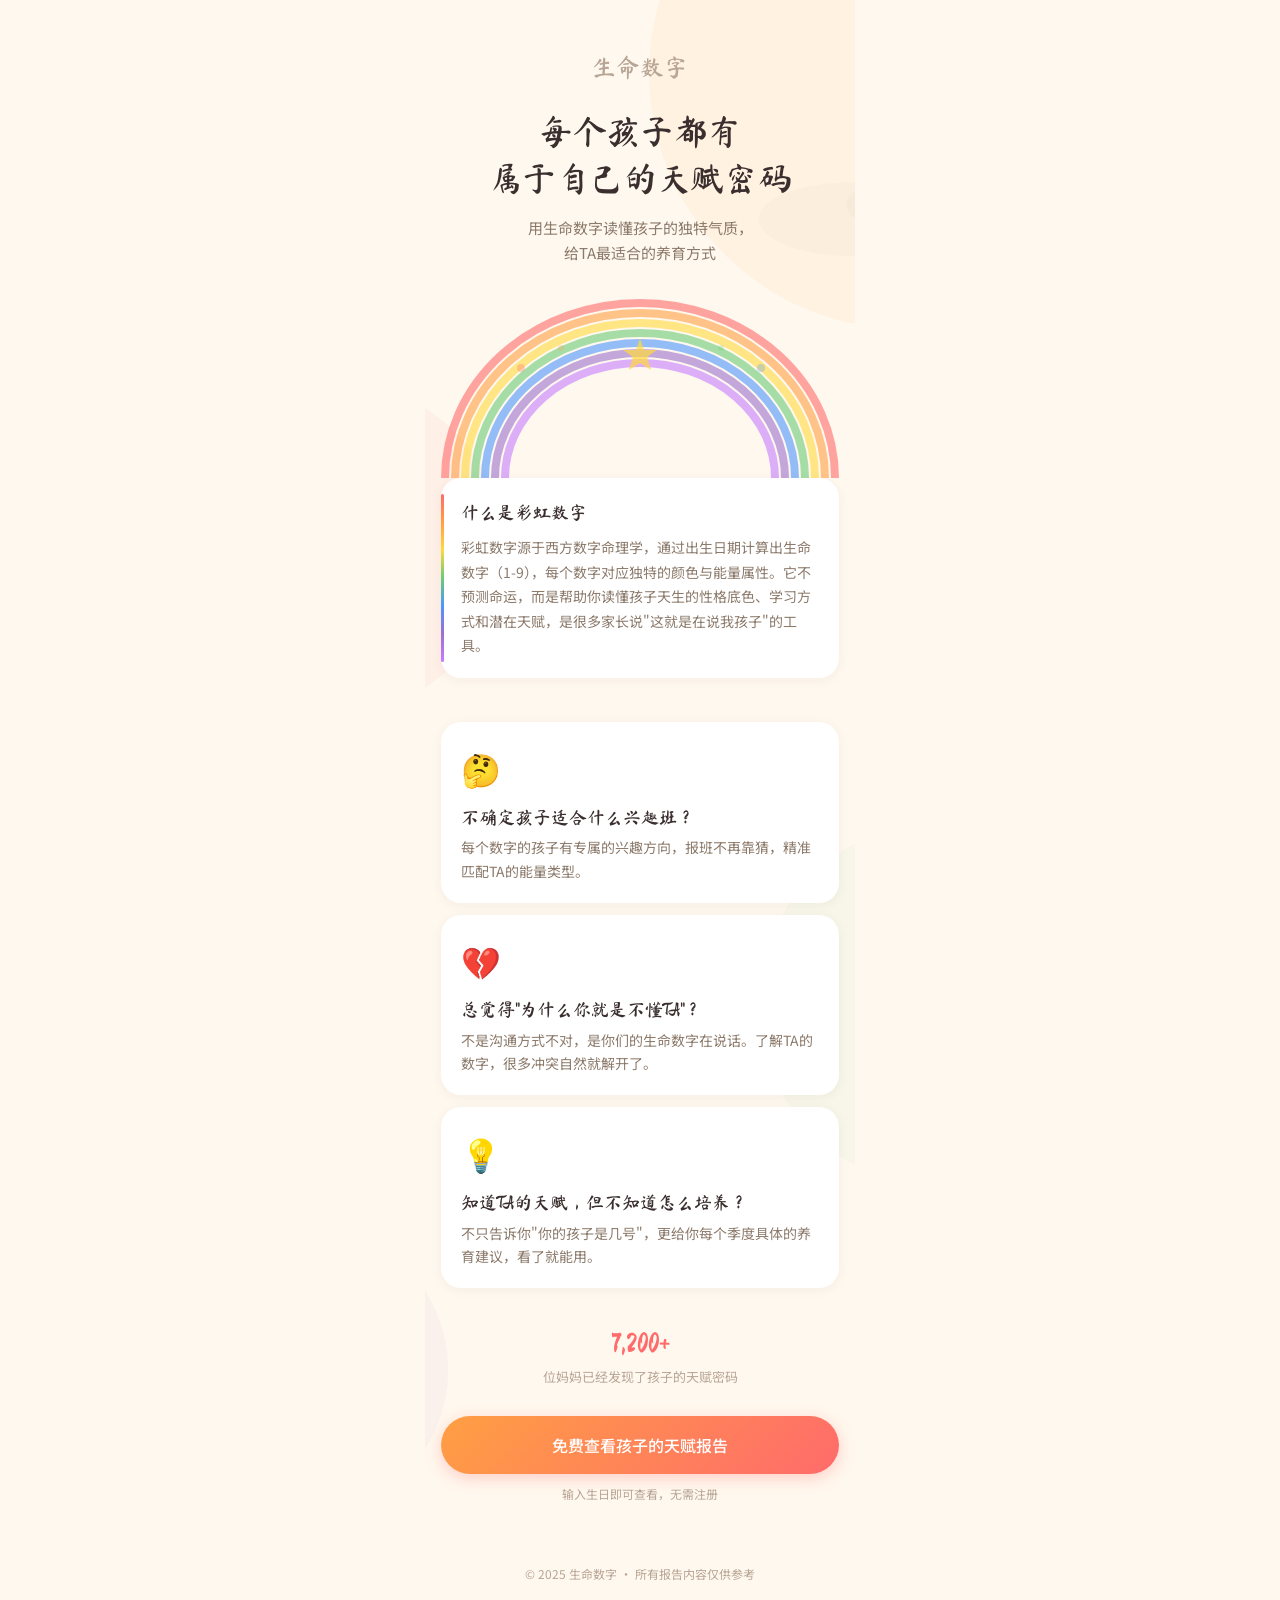
==== index.html @ 56b2bda5 "chore: save progress before switching projects [savepoint] - BaZi module: calcBazi/calcWuXing/calcGe" ====
<!DOCTYPE html>
<html lang="zh-CN">
<head>
<meta charset="UTF-8">
<meta name="viewport" content="width=device-width, initial-scale=1.0, maximum-scale=1.0, user-scalable=no">
<title>生命数字 · 发现孩子的天赋密码</title>
<meta name="description" content="输入孩子的生日，通过生命数字了解TA的独特天赋、学习风格和养育方向">
<link rel="stylesheet" href="src/css/common.css">
<style>
  .hero {
    text-align: center;
    padding: 48px 20px 32px;
    position: relative;
    z-index: var(--z-content);
  }
  .hero .brand-name {
    font-family: var(--font-display);
    font-size: 24px;
    color: var(--text-muted);
    margin-bottom: 20px;
  }
  .hero h1 {
    font-family: var(--font-display);
    font-size: 34px;
    font-weight: 400;
    color: var(--text-primary);
    line-height: 1.4;
    letter-spacing: -0.01em;
    text-wrap: balance;
    margin-bottom: 12px;
  }
  .hero .sub {
    font-size: 15px;
    color: var(--text-secondary);
    line-height: 1.7;
    max-width: 300px;
    margin: 0 auto;
  }

  /* Rainbow arch */
  .rainbow-arch {
    position: relative;
    height: 180px;
    margin: 0 16px;
    overflow: hidden;
    z-index: var(--z-content);
  }
  .rainbow-arch svg {
    width: 100%; height: 100%;
  }

  /* Paint point cards */
  .paint-cards {
    padding: 32px 0 8px;
    position: relative;
    z-index: var(--z-content);
  }
  .paint-card {
    background: var(--bg-card);
    border-radius: var(--radius-card);
    padding: 20px;
    margin: 0 16px 12px;
    box-shadow: 0 2px 12px rgba(58,46,46,0.05);
  }
  .paint-card .emoji { font-size: 32px; margin-bottom: 8px; }
  .paint-card h3 {
    font-family: var(--font-display);
    font-size: 18px;
    font-weight: 400;
    color: var(--text-primary);
    margin-bottom: 4px;
  }
  .paint-card p {
    font-size: 14px;
    color: var(--text-secondary);
    line-height: 1.65;
  }

  /* Social proof */
  .social-proof {
    text-align: center;
    padding: 12px 16px;
    position: relative;
    z-index: var(--z-content);
  }
  .social-proof .count {
    font-family: var(--font-display);
    font-size: 28px;
    color: var(--c1);
  }
  .social-proof .label {
    font-size: 13px;
    color: var(--text-muted);
  }

  /* CTA */
  .cta-section {
    padding: 16px 0 40px;
    position: relative;
    z-index: var(--z-content);
    text-align: center;
  }
  .cta-section .btn-primary {
    width: calc(100% - 32px);
    margin: 0 16px;
  }
  .cta-note {
    font-size: 12px;
    color: var(--text-muted);
    margin-top: 10px;
  }

  .decor-svg {
    position: absolute; top: 0; left: 0; width: 100%; height: 100%;
    pointer-events: none; z-index: var(--z-decor);
  }

  /* Footer */
  .footer {
    text-align: center;
    padding: 20px;
    font-size: 12px;
    color: var(--text-muted);
    position: relative;
    z-index: var(--z-content);
  }
</style>
</head>
<body>
<div class="page" id="pageRoot">

  <svg class="decor-svg" viewBox="0 0 430 900" preserveAspectRatio="xMidYMin slice" xmlns="http://www.w3.org/2000/svg">
    <circle cx="360" cy="40" r="140" fill="#FF9F43" opacity="0.07"/>
    <circle cx="50" cy="300" r="90" fill="#FF6B6B" opacity="0.05"/>
    <circle cx="380" cy="550" r="100" fill="#6BCB77" opacity="0.05"/>
    <circle cx="30" cy="750" r="80" fill="#9B72CF" opacity="0.05"/>
    <!-- Floating elements -->
    <circle cx="50" cy="50" r="8" fill="#FFD93D" opacity="0.09">
      <animate attributeName="cy" values="50;38;50" dur="3s" repeatCount="indefinite"/>
    </circle>
    <circle cx="370" cy="200" r="6" fill="#FF9F43" opacity="0.08">
      <animate attributeName="cy" values="200;188;200" dur="2.8s" repeatCount="indefinite"/>
    </circle>
    <polygon points="80,150 82,156 88,156 83,160 85,166 80,162 75,166 77,160 72,156 78,156" fill="#FFD93D" opacity="0.08"/>
    <polygon points="360,450 362,456 368,456 363,460 365,466 360,462 355,466 357,460 352,456 358,456" fill="#C77DFF" opacity="0.08"/>
    <ellipse cx="330" cy="120" rx="50" ry="20" fill="#B8A595" opacity="0.06"/>
    <ellipse cx="360" cy="112" rx="32" ry="15" fill="#B8A595" opacity="0.06"/>
  </svg>

  <div class="hero">
    <div class="brand-name">生命数字</div>
    <h1>每个孩子都有<br>属于自己的天赋密码</h1>
    <p class="sub">用生命数字读懂孩子的独特气质，<br>给TA最适合的养育方式</p>
  </div>

  <!-- Rainbow arch -->
  <div class="rainbow-arch">
    <svg viewBox="0 0 398 180" xmlns="http://www.w3.org/2000/svg">
      <!-- 7-layer rainbow arc -->
      <ellipse cx="199" cy="180" rx="195" ry="175" fill="none" stroke="#FF6B6B" stroke-width="8" opacity="0.6"/>
      <ellipse cx="199" cy="180" rx="185" ry="165" fill="none" stroke="#FF9F43" stroke-width="8" opacity="0.6"/>
      <ellipse cx="199" cy="180" rx="175" ry="155" fill="none" stroke="#FFD93D" stroke-width="8" opacity="0.6"/>
      <ellipse cx="199" cy="180" rx="165" ry="145" fill="none" stroke="#6BCB77" stroke-width="8" opacity="0.6"/>
      <ellipse cx="199" cy="180" rx="155" ry="135" fill="none" stroke="#4D96FF" stroke-width="8" opacity="0.6"/>
      <ellipse cx="199" cy="180" rx="145" ry="125" fill="none" stroke="#9B72CF" stroke-width="8" opacity="0.6"/>
      <ellipse cx="199" cy="180" rx="135" ry="115" fill="none" stroke="#C77DFF" stroke-width="8" opacity="0.6"/>
      <!-- Center star -->
      <polygon points="199,40 203,52 216,52 206,59 210,72 199,65 188,72 192,59 182,52 195,52" fill="#FFD93D" opacity="0.7"/>
      <!-- Small decorative dots -->
      <circle cx="80" cy="70" r="4" fill="#FF6B6B" opacity="0.3"/>
      <circle cx="120" cy="50" r="3" fill="#FF9F43" opacity="0.25"/>
      <circle cx="280" cy="50" r="3" fill="#6BCB77" opacity="0.25"/>
      <circle cx="320" cy="70" r="4" fill="#4D96FF" opacity="0.3"/>
    </svg>
  </div>

  <!-- What is Rainbow Numerology -->
  <div class="intro-card anim-fade-up">
    <div class="intro-title">什么是彩虹数字</div>
    <p class="intro-text">彩虹数字源于西方数字命理学，通过出生日期计算出生命数字（1-9），每个数字对应独特的颜色与能量属性。它不预测命运，而是帮助你读懂孩子天生的性格底色、学习方式和潜在天赋，是很多家长说"这就是在说我孩子"的工具。</p>
  </div>

  <!-- Pain points -->
  <div class="paint-cards">
    <div class="paint-card anim-fade-up stagger-1">
      <div class="emoji">🤔</div>
      <h3>不确定孩子适合什么兴趣班？</h3>
      <p>每个数字的孩子有专属的兴趣方向，报班不再靠猜，精准匹配TA的能量类型。</p>
    </div>
    <div class="paint-card anim-fade-up stagger-2">
      <div class="emoji">💔</div>
      <h3>总觉得"为什么你就是不懂TA"？</h3>
      <p>不是沟通方式不对，是你们的生命数字在说话。了解TA的数字，很多冲突自然就解开了。</p>
    </div>
    <div class="paint-card anim-fade-up stagger-3">
      <div class="emoji">💡</div>
      <h3>知道TA的天赋，但不知道怎么培养？</h3>
      <p>不只告诉你"你的孩子是几号"，更给你每个季度具体的养育建议，看了就能用。</p>
    </div>
  </div>

  <!-- Social proof -->
  <div class="social-proof">
    <div class="count">7,200+</div>
    <div class="label">位妈妈已经发现了孩子的天赋密码</div>
  </div>

  <!-- CTA -->
  <div class="cta-section">
    <a href="input.html" class="btn-primary">免费查看孩子的天赋报告</a>
    <p class="cta-note">输入生日即可查看，无需注册</p>
  </div>

  <div class="footer">
    <p>© 2025 生命数字 · 所有报告内容仅供参考</p>
  </div>

</div>
</body>
</html>
---- src/css/common.css ----
@import url('https://fonts.googleapis.com/css2?family=Ma+Shan+Zheng&family=Noto+Sans+SC:wght@400;500;600&display=swap');

/* === Design Tokens === */
:root {
  /* Backgrounds */
  --bg-page: #FFF8EE;
  --bg-card: #FFFFFF;
  --bg-warm: #FFF5EB;
  --bg-soft: #FFFAF6;

  /* Borders */
  --border: #EDE0D5;
  --border-strong: #D4C4B2;

  /* Text */
  --text-primary: #3A2E2E;
  --text-secondary: #8C7A6B;
  --text-muted: #B8A595;

  /* Rainbow accent colors */
  --c1: #FF6B6B;
  --c2: #FF9F43;
  --c3: #FFD93D;
  --c4: #6BCB77;
  --c5: #4D96FF;
  --c6: #9B72CF;
  --c7: #C77DFF;
  --c8: #FFB830;
  --c9: #C4B5A5;

  /* Button */
  --btn-gradient: linear-gradient(135deg, #FF9F43, #FF6B6B);
  --btn-shadow: 0 4px 16px rgba(255, 107, 107, 0.3);

  /* Radius */
  --radius-page: 28px;
  --radius-card: 20px;
  --radius-input: 12px;
  --radius-btn: 100px;
  --radius-tag: 10px;

  /* Typography */
  --font-display: 'Ma Shan Zheng', cursive;
  --font-body: 'Noto Sans SC', system-ui, -apple-system, sans-serif;

  /* Z-index scale */
  --z-decor: 0;
  --z-content: 1;
  --z-sticky: 100;
  --z-overlay: 200;
  --z-modal: 300;
  --z-toast: 400;

  /* Transitions */
  --ease-out: cubic-bezier(0.19, 1, 0.22, 1);
  --dur-fast: 150ms;
  --dur-normal: 220ms;
  --dur-slow: 300ms;
}

/* === Reset === */
*, *::before, *::after { box-sizing: border-box; margin: 0; padding: 0; }

html {
  scroll-behavior: smooth;
  -webkit-text-size-adjust: 100%;
}

body {
  font-family: var(--font-body);
  background: var(--bg-page);
  color: var(--text-primary);
  line-height: 1.65;
  -webkit-font-smoothing: antialiased;
  -moz-osx-font-smoothing: grayscale;
  display: flex;
  justify-content: center;
  min-height: 100dvh;
}

/* === Page wrapper — max 430px mobile-first === */
.page {
  width: 100%;
  max-width: 430px;
  min-height: 100dvh;
  position: relative;
  overflow-x: hidden;
  padding-bottom: 40px;
}

/* === SVG decoration layer === */
.decor-layer {
  position: absolute;
  top: 0; left: 0; width: 100%; height: 100%;
  pointer-events: none;
  z-index: var(--z-decor);
  overflow: hidden;
}

/* === Buttons === */
.btn-primary {
  display: block;
  width: 100%;
  background: var(--btn-gradient);
  box-shadow: var(--btn-shadow);
  border-radius: var(--radius-btn);
  color: #fff;
  font-size: 16px;
  font-weight: 500;
  font-family: var(--font-body);
  padding: 16px 24px;
  border: none;
  cursor: pointer;
  text-align: center;
  text-decoration: none;
  transition: transform var(--dur-fast) var(--ease-out),
              box-shadow var(--dur-fast) var(--ease-out);
  -webkit-tap-highlight-color: transparent;
}
.btn-primary:hover { transform: translateY(-1px); box-shadow: 0 6px 24px rgba(255,107,107,0.4); }
.btn-primary:active { transform: scale(0.98); }
.btn-primary:focus-visible { outline: 3px solid var(--c5); outline-offset: 2px; }
.btn-primary:disabled { opacity: 0.5; cursor: not-allowed; transform: none; }

.btn-ghost {
  display: block;
  width: 100%;
  background: transparent;
  border: 1.5px solid var(--border);
  border-radius: var(--radius-btn);
  color: var(--text-secondary);
  font-size: 15px;
  font-weight: 400;
  font-family: var(--font-body);
  padding: 14px 24px;
  cursor: pointer;
  text-align: center;
  text-decoration: none;
  transition: border-color var(--dur-fast), color var(--dur-fast);
  -webkit-tap-highlight-color: transparent;
}
.btn-ghost:hover { border-color: var(--border-strong); color: var(--text-primary); }
.btn-ghost:active { background: var(--bg-warm); }
.btn-ghost:focus-visible { outline: 3px solid var(--c5); outline-offset: 2px; }

.btn-small {
  display: inline-block;
  background: var(--btn-gradient);
  color: #fff;
  font-size: 14px;
  font-weight: 500;
  font-family: var(--font-body);
  padding: 10px 22px;
  border-radius: var(--radius-btn);
  border: none;
  cursor: pointer;
  text-decoration: none;
  transition: transform var(--dur-fast) var(--ease-out);
}
.btn-small:hover { transform: translateY(-1px); }
.btn-small:active { transform: scale(0.97); }

/* === Cards === */
.card {
  background: var(--bg-card);
  border-radius: var(--radius-card);
  padding: 20px;
  margin: 0 16px 12px;
  position: relative;
  z-index: var(--z-content);
  box-shadow: 0 2px 12px rgba(58,46,46,0.06);
}

.card-warm {
  background: var(--bg-warm);
  border-radius: var(--radius-card);
  padding: 20px;
  margin: 0 16px 12px;
  position: relative;
  z-index: var(--z-content);
}

/* Orange gradient card (for missing numbers) */
.card-highlight {
  background: linear-gradient(135deg, #FFF5EB 0%, #FFF0E0 100%);
  border-radius: var(--radius-card);
  padding: 20px;
  margin: 0 16px 12px;
  position: relative;
  z-index: var(--z-content);
  border: 1.5px solid rgba(255,159,67,0.25);
}

/* === Typography === */
.title-page {
  font-family: var(--font-display);
  font-size: 26px;
  font-weight: 400;
  color: var(--text-primary);
  letter-spacing: -0.01em;
  line-height: 1.3;
}

.title-section {
  font-family: var(--font-display);
  font-size: 22px;
  font-weight: 400;
  color: var(--text-primary);
  line-height: 1.35;
}

.body-text {
  font-size: 15px;
  color: var(--text-secondary);
  line-height: 1.7;
  max-width: 65ch;
  text-wrap: pretty;
}

.caption {
  font-size: 13px;
  color: var(--text-muted);
  line-height: 1.5;
}

/* === Animations === */
@keyframes numberBounce {
  0% { transform: scale(0); opacity: 0; }
  60% { transform: scale(1.12); }
  100% { transform: scale(1); opacity: 1; }
}

@keyframes fadeUp {
  from { opacity: 0; transform: translateY(16px); }
  to { opacity: 1; transform: translateY(0); }
}

@keyframes float {
  0%, 100% { transform: translateY(0); }
  50% { transform: translateY(-6px); }
}

@keyframes compassCalibrate {
  0%   { opacity: 0; transform: scale(0.8) rotate(-180deg); }
  70%  { transform: scale(1.05) rotate(10deg); }
  100% { opacity: 1; transform: scale(1) rotate(0deg); }
}

.anim-fade-up {
  animation: fadeUp 0.4s var(--ease-out) both;
}

.stagger-1 { animation-delay: 0.05s; }
.stagger-2 { animation-delay: 0.12s; }
.stagger-3 { animation-delay: 0.19s; }
.stagger-4 { animation-delay: 0.26s; }
.stagger-5 { animation-delay: 0.33s; }
.stagger-6 { animation-delay: 0.40s; }

@media (prefers-reduced-motion: reduce) {
  *, *::before, *::after {
    animation-duration: 0.01ms !important;
    animation-iteration-count: 1 !important;
    transition-duration: 0.01ms !important;
  }
}

/* ============================================
   彩虹天赋罗盘 v3 — 300x300 指南针
   ============================================ */

.compass-wrapper {
  display: flex;
  flex-direction: column;
  align-items: center;
  padding: 16px 0 8px;
  position: relative;
  z-index: var(--z-content);
}

.compass-container {
  position: relative;
  width: 300px;
  height: 300px;
  animation: compassCalibrate 1.5s cubic-bezier(0.25, 1, 0.5, 1) forwards;
}

.compass-main-svg {
  position: absolute;
  top: 0; left: 0;
  width: 100%; height: 100%;
  pointer-events: none;
}

/* Center badge */
.compass-center {
  position: absolute;
  top: 50%; left: 50%;
  transform: translate(-50%, -50%);
  z-index: 3;
}

.compass-center-badge {
  width: 80px; height: 80px;
  border-radius: 50%;
  display: flex;
  align-items: center;
  justify-content: center;
  font-family: var(--font-display);
  font-size: 48px;
  color: #FFFFFF;
  box-shadow: 0 4px 24px rgba(0,0,0,0.14);
  position: relative;
  z-index: 3;
}

.compass-center-ring {
  position: absolute;
  width: 96px; height: 96px;
  border-radius: 50%;
  top: 50%; left: 50%;
  transform: translate(-50%, -50%);
  border: 2px solid rgba(212,196,178,0.35);
  pointer-events: none;
  z-index: 2;
}

/* Rotating dashed rings */
@keyframes ringRotateCW {
  from { transform: rotate(0deg); }
  to   { transform: rotate(360deg); }
}
@keyframes ringRotateCCW {
  from { transform: rotate(360deg); }
  to   { transform: rotate(0deg); }
}

.compass-ring-inner {
  transform-origin: 150px 150px;
  animation: ringRotateCW 22s linear infinite;
}

.compass-ring-outer {
  transform-origin: 150px 150px;
  animation: ringRotateCCW 28s linear infinite;
}

/* Compass summary text */
.compass-summary {
  text-align: center;
  font-size: 14px;
  color: var(--text-secondary);
  max-width: 300px;
  margin: 8px auto 0;
  line-height: 1.6;
  position: relative;
  z-index: var(--z-content);
}

/* Compass label */
.compass-label {
  text-align: center;
  font-family: var(--font-display);
  font-size: 18px;
  color: var(--text-primary);
  margin-top: 4px;
  position: relative;
  z-index: var(--z-content);
}

.compass-sub-label {
  text-align: center;
  font-size: 13px;
  color: var(--text-muted);
  margin-top: 2px;
  margin-bottom: 4px;
  position: relative;
  z-index: var(--z-content);
}

/* ============================================
   Report sections (free page)
   ============================================ */

/* Section header */
.section-header {
  display: flex; align-items: center; gap: 10px;
  margin: 20px 16px 8px;
  position: relative;
  z-index: var(--z-content);
}
.section-header .section-icon {
  width: 28px; height: 28px;
  border-radius: 50%;
  display: flex; align-items: center; justify-content: center;
  font-size: 14px;
  color: #fff;
  flex-shrink: 0;
}
.section-header .section-title {
  font-family: var(--font-display);
  font-size: 20px;
  color: var(--text-primary);
}

/* Strengths — colored dot list */
.strength-list {
  list-style: none;
  padding: 0;
}
.strength-list li {
  font-size: 15px;
  color: var(--text-secondary);
  line-height: 1.7;
  padding: 6px 0 6px 24px;
  position: relative;
}
.strength-dot {
  position: absolute;
  left: 0; top: 14px;
  width: 10px; height: 10px;
  border-radius: 50%;
}

/* Direction tags */
.direction-tags {
  display: flex; flex-wrap: wrap; gap: 10px;
}
.direction-tag {
  display: inline-block;
  font-size: 14px;
  font-weight: 500;
  padding: 8px 16px;
  border-radius: var(--radius-tag);
  color: #fff;
}

/* Parenting tips — numbered list */
.tips-list {
  list-style: none;
  padding: 0;
  counter-reset: tip;
}
.tips-list li {
  font-size: 15px;
  color: var(--text-secondary);
  line-height: 1.7;
  padding: 8px 0 8px 28px;
  position: relative;
  counter-increment: tip;
}
.tips-list li::before {
  content: counter(tip);
  position: absolute;
  left: 0; top: 10px;
  width: 20px; height: 20px;
  border-radius: 50%;
  background: var(--c2);
  color: #fff;
  font-size: 12px;
  font-weight: 600;
  display: flex; align-items: center; justify-content: center;
}

/* Missing number item */
.missing-item {
  display: flex; align-items: flex-start; gap: 12px;
  padding: 14px 0;
}
.missing-item + .missing-item {
  border-top: 1px solid rgba(0,0,0,0.06);
}
.missing-num-badge {
  width: 40px; height: 40px;
  border-radius: 50%;
  display: flex; align-items: center; justify-content: center;
  font-family: var(--font-display);
  font-size: 22px;
  color: #fff;
  flex-shrink: 0;
}
.missing-num-body {
  flex: 1;
}
.missing-num-desc {
  font-size: 14px;
  color: var(--text-secondary);
  line-height: 1.6;
}
.missing-num-advice {
  font-size: 13px;
  color: var(--c2);
  font-weight: 500;
  margin-top: 4px;
}

/* No missing — balanced */
.missing-balanced {
  text-align: center;
  padding: 16px 0;
}
.missing-balanced .balanced-icon {
  font-size: 36px;
  display: block;
  margin-bottom: 8px;
}
.missing-balanced .balanced-text {
  font-size: 15px;
  color: var(--text-secondary);
  line-height: 1.6;
}

/* ============================================
   Paywall (dashed card, no QR)
   ============================================ */

.paywall-card {
  margin: 20px 16px;
  padding: 24px 20px;
  border: 2px dashed var(--border-strong);
  border-radius: var(--radius-card);
  background: var(--bg-card);
  text-align: center;
  position: relative;
  z-index: var(--z-content);
}

.paywall-title {
  font-family: var(--font-display);
  font-size: 22px;
  color: var(--text-primary);
  margin-bottom: 4px;
}

.paywall-price {
  font-family: var(--font-display);
  font-size: 32px;
  color: var(--c1);
}

.paywall-list {
  text-align: left;
  list-style: none;
  display: inline-block;
  margin: 16px 0;
}
.paywall-list li {
  font-size: 14px;
  color: var(--text-secondary);
  line-height: 2.2;
}
.paywall-list li::before {
  content: '✦ ';
  color: var(--c2);
  font-size: 12px;
}

/* ============================================
   Rainbow intro card (index.html)
   ============================================ */

.intro-card {
  background: var(--bg-card);
  border-radius: var(--radius-card);
  padding: 20px;
  margin: 0 16px 12px;
  position: relative;
  z-index: var(--z-content);
  box-shadow: 0 2px 12px rgba(58,46,46,0.05);
}
.intro-card::before {
  content: '';
  position: absolute;
  left: 0; top: 16px; bottom: 16px;
  width: 3px;
  border-radius: 2px;
  background: linear-gradient(180deg,
    #FF6B6B, #FF9F43, #FFD93D, #6BCB77, #4D96FF, #9B72CF, #C77DFF);
}
.intro-card .intro-title {
  font-family: var(--font-display);
  font-size: 18px;
  color: var(--text-primary);
  margin-bottom: 8px;
}
.intro-card .intro-text {
  font-size: 14px;
  color: var(--text-secondary);
  line-height: 1.75;
}

/* ============================================
   简版罗盘（report-free 顶部，适合截图分享）
   ============================================ */

.compass-mini {
  display: flex; flex-direction: column; align-items: center;
  padding: 24px 0 8px;
  position: relative;
  z-index: var(--z-content);
  max-width: 80%;
  margin: 0 auto;
}

.compass-mini-ring {
  position: relative;
  width: 200px; height: 200px;
}

.compass-mini-ring svg {
  width: 100%; height: 100%;
}

.compass-mini-badge {
  position: absolute;
  top: 50%; left: 50%;
  transform: translate(-50%, -50%);
  width: 100px; height: 100px;
  border-radius: 50%;
  display: flex; flex-direction: column;
  align-items: center; justify-content: center;
  font-family: var(--font-display);
  color: #fff;
  z-index: 2;
}

.compass-mini-num {
  font-size: 52px; line-height: 1;
}

.compass-mini-name {
  font-size: 14px; margin-top: 2px;
  font-family: var(--font-body);
  font-weight: 500;
}

.compass-mini-core {
  font-family: var(--font-display);
  font-size: 24px;
  color: var(--text-primary);
  margin-top: 12px;
  text-align: center;
}

.compass-mini-desc {
  font-size: 13px;
  color: var(--text-muted);
  margin-top: 4px;
  text-align: center;
}

/* ============================================
   3×3 数字九宫格
   ============================================ */

.num-grid {
  display: grid;
  grid-template-columns: repeat(3, 1fr);
  grid-template-rows: repeat(3, 1fr);
  gap: 8px;
  width: 100%;
  max-width: 280px;
  margin: 0 auto;
  aspect-ratio: 1;
}

.num-grid-cell {
  position: relative;
  border-radius: 12px;
  display: flex;
  flex-direction: column;
  align-items: center;
  justify-content: center;
  aspect-ratio: 1;
}

.num-grid-cell.present {
  background: var(--bg-warm);
  border: 2px solid transparent;
}
.num-grid-cell.present .cell-num {
  font-family: var(--font-display);
  font-size: 30px;
  color: var(--text-primary);
  line-height: 1;
}
.num-grid-cell.present .cell-count {
  position: absolute;
  top: 6px; right: 8px;
  font-size: 12px;
  font-weight: 600;
  color: var(--text-secondary);
}
.num-grid-cell.present .cell-dot {
  width: 52px; height: 52px;
  border-radius: 50%;
  display: flex; align-items: center; justify-content: center;
  margin-bottom: 2px;
}

.num-grid-cell.missing {
  background: transparent;
  border: 1.5px dashed var(--border);
}
.num-grid-cell.missing .cell-num {
  font-family: var(--font-display);
  font-size: 26px;
  color: #D4C4B2;
  line-height: 1;
}
.num-grid-cell.missing .cell-label {
  font-size: 9px;
  color: var(--text-muted);
}

/* Grid tags */
.grid-tags {
  display: flex; flex-wrap: wrap; gap: 6px;
  margin-top: 12px;
  justify-content: center;
}
.grid-tag {
  display: inline-block;
  font-size: 12px;
  font-weight: 500;
  padding: 4px 10px;
  border-radius: var(--radius-tag);
  color: #fff;
}
.grid-tag.missing-tag {
  background: #E8E0D8;
  color: #A8917A;
}

/* Tag row labels */
.grid-tag-row {
  display: flex; align-items: center; gap: 8px;
  margin-top: 12px;
  justify-content: center;
  flex-wrap: wrap;
}
.grid-tag-label {
  font-size: 11px;
  font-weight: 500;
  padding: 3px 8px;
  border-radius: 4px;
  color: #fff;
}
.grid-tag-label.green { background: var(--c4); }
.grid-tag-label.red { background: var(--c1); }

/* ============================================
   Connection lines card
   ============================================ */

.connection-item {
  display: flex; align-items: flex-start; gap: 10px;
  padding: 10px 0;
}
.connection-item + .connection-item {
  border-top: 1px solid var(--border);
}
.connection-tags {
  display: flex; align-items: center; gap: 6px;
  flex-shrink: 0;
  min-width: 64px;
}
.connection-num-tag {
  width: 26px; height: 26px;
  border-radius: 50%;
  display: flex; align-items: center; justify-content: center;
  font-size: 13px; font-weight: 600;
  color: #fff;
}
.connection-arrow {
  font-size: 12px;
  color: var(--text-muted);
}
.connection-info {
  flex: 1;
}
.connection-name {
  font-size: 14px;
  font-weight: 500;
  color: var(--text-primary);
}
.connection-desc {
  font-size: 13px;
  color: var(--text-secondary);
  line-height: 1.5;
  margin-top: 2px;
}
.connection-triple {
  background: linear-gradient(135deg, #FFF5EB, #FFF0E0);
  border: 1.5px solid rgba(255,159,67,0.2);
  border-radius: 10px;
  padding: 10px 12px;
}
.connection-triple .connection-name {
  color: var(--c2);
}

/* ============================================
   Dual-circle compatibility SVG
   ============================================ */

.compat-circles {
  display: flex; justify-content: center;
  padding: 16px 0;
}
.compat-circles svg {
  width: 260px; height: 180px;
}

.compat-score-bar {
  display: flex; align-items: center; gap: 10px;
  justify-content: center;
  margin-top: 8px;
}
.compat-score-label {
  font-size: 13px;
  color: var(--text-secondary);
}
.compat-score-track {
  width: 160px; height: 6px;
  background: #EDE0D5;
  border-radius: 3px;
  overflow: hidden;
}
.compat-score-fill {
  height: 100%;
  border-radius: 3px;
  background: linear-gradient(90deg, var(--c1), var(--c2), var(--c4));
  transition: width 0.8s var(--ease-out);
}
.compat-score-num {
  font-family: var(--font-display);
  font-size: 20px;
  color: var(--text-primary);
}

/* ============================================
   Compatibility cards
   ============================================ */

/* Relation card */
.relation-card {
  text-align: center;
}
.relation-type {
  display: inline-block;
  font-family: var(--font-display);
  font-size: 18px;
  color: var(--c2);
  padding: 4px 16px;
  background: var(--bg-warm);
  border-radius: var(--radius-btn);
  margin-bottom: 8px;
}
.relation-summary {
  font-size: 14px;
  color: var(--text-secondary);
  line-height: 1.7;
}

/* Conflict item */
.conflict-item {
  padding: 10px 0 10px 14px;
  border-left: 3px solid;
  margin-bottom: 8px;
}
.conflict-item .conflict-scene {
  font-size: 14px;
  font-weight: 500;
  color: var(--text-primary);
  margin-bottom: 4px;
}
.conflict-item .conflict-reason {
  font-size: 13px;
  color: var(--text-secondary);
  line-height: 1.5;
}

/* Blindspot card */
.blindspot-card {
  background: var(--bg-warm);
  border-radius: var(--radius-card);
  padding: 18px;
  margin: 0 16px 12px;
  position: relative;
  z-index: var(--z-content);
}
.blindspot-label {
  font-size: 12px;
  color: var(--text-muted);
  font-weight: 500;
  margin-bottom: 6px;
}
.blindspot-text {
  font-size: 14px;
  color: var(--text-secondary);
  line-height: 1.75;
}

/* Dad entry card */
.dad-entry-card {
  margin: 0 16px 12px;
  padding: 18px;
  border: 2px dashed var(--border);
  border-radius: var(--radius-card);
  text-align: center;
  position: relative;
  z-index: var(--z-content);
}
.dad-entry-label {
  font-size: 14px;
  color: var(--text-secondary);
  margin-bottom: 10px;
}
.dad-entry-form {
  display: grid;
  grid-template-columns: 1fr 1fr 1fr;
  gap: 8px;
}
.dad-entry-form select {
  padding: 10px 6px;
  border: 1.5px solid var(--border);
  border-radius: var(--radius-input);
  font-size: 14px;
  font-family: var(--font-body);
  color: var(--text-primary);
  background: var(--bg-card);
  -webkit-appearance: none; appearance: none;
}

/* === Form inputs === */
.input-group {
  margin: 0 16px 16px;
  position: relative;
  z-index: var(--z-content);
}

.input-group label {
  display: block;
  font-size: 14px;
  font-weight: 500;
  color: var(--text-primary);
  margin-bottom: 8px;
}

.input-group input,
.input-group select {
  width: 100%;
  padding: 14px 16px;
  border: 1.5px solid var(--border);
  border-radius: var(--radius-input);
  font-size: 16px;
  font-family: var(--font-body);
  color: var(--text-primary);
  background: var(--bg-card);
  transition: border-color var(--dur-fast);
  -webkit-appearance: none;
  appearance: none;
}

.input-group input::placeholder { color: var(--text-muted); }

.input-group input:focus,
.input-group select:focus {
  outline: none;
  border-color: var(--c5);
  box-shadow: 0 0 0 3px rgba(77,150,255,0.15);
}

.input-group .hint {
  font-size: 12px;
  color: var(--text-muted);
  margin-top: 4px;
}

/* === Tag / Badge === */
.tag {
  display: inline-block;
  background: var(--bg-warm);
  color: var(--text-secondary);
  font-size: 13px;
  padding: 4px 12px;
  border-radius: var(--radius-tag);
  font-weight: 500;
}

/* === Misc === */
.text-center { text-align: center; }
.mt-12 { margin-top: 12px; }
.mt-16 { margin-top: 16px; }
.mt-24 { margin-top: 24px; }
.mb-12 { margin-bottom: 12px; }
.mb-16 { margin-bottom: 16px; }
.mx-16 { margin-left: 16px; margin-right: 16px; }

/* Focus ring for accessibility */
:focus-visible {
  outline: 3px solid var(--c5);
  outline-offset: 2px;
}

/* Skip link */
.skip-link {
  position: fixed; top: -100px; left: 16px;
  background: var(--c1); color: #fff; padding: 8px 16px;
  border-radius: var(--radius-tag); z-index: var(--z-toast);
  font-size: 14px;
}
.skip-link:focus { top: 16px; }
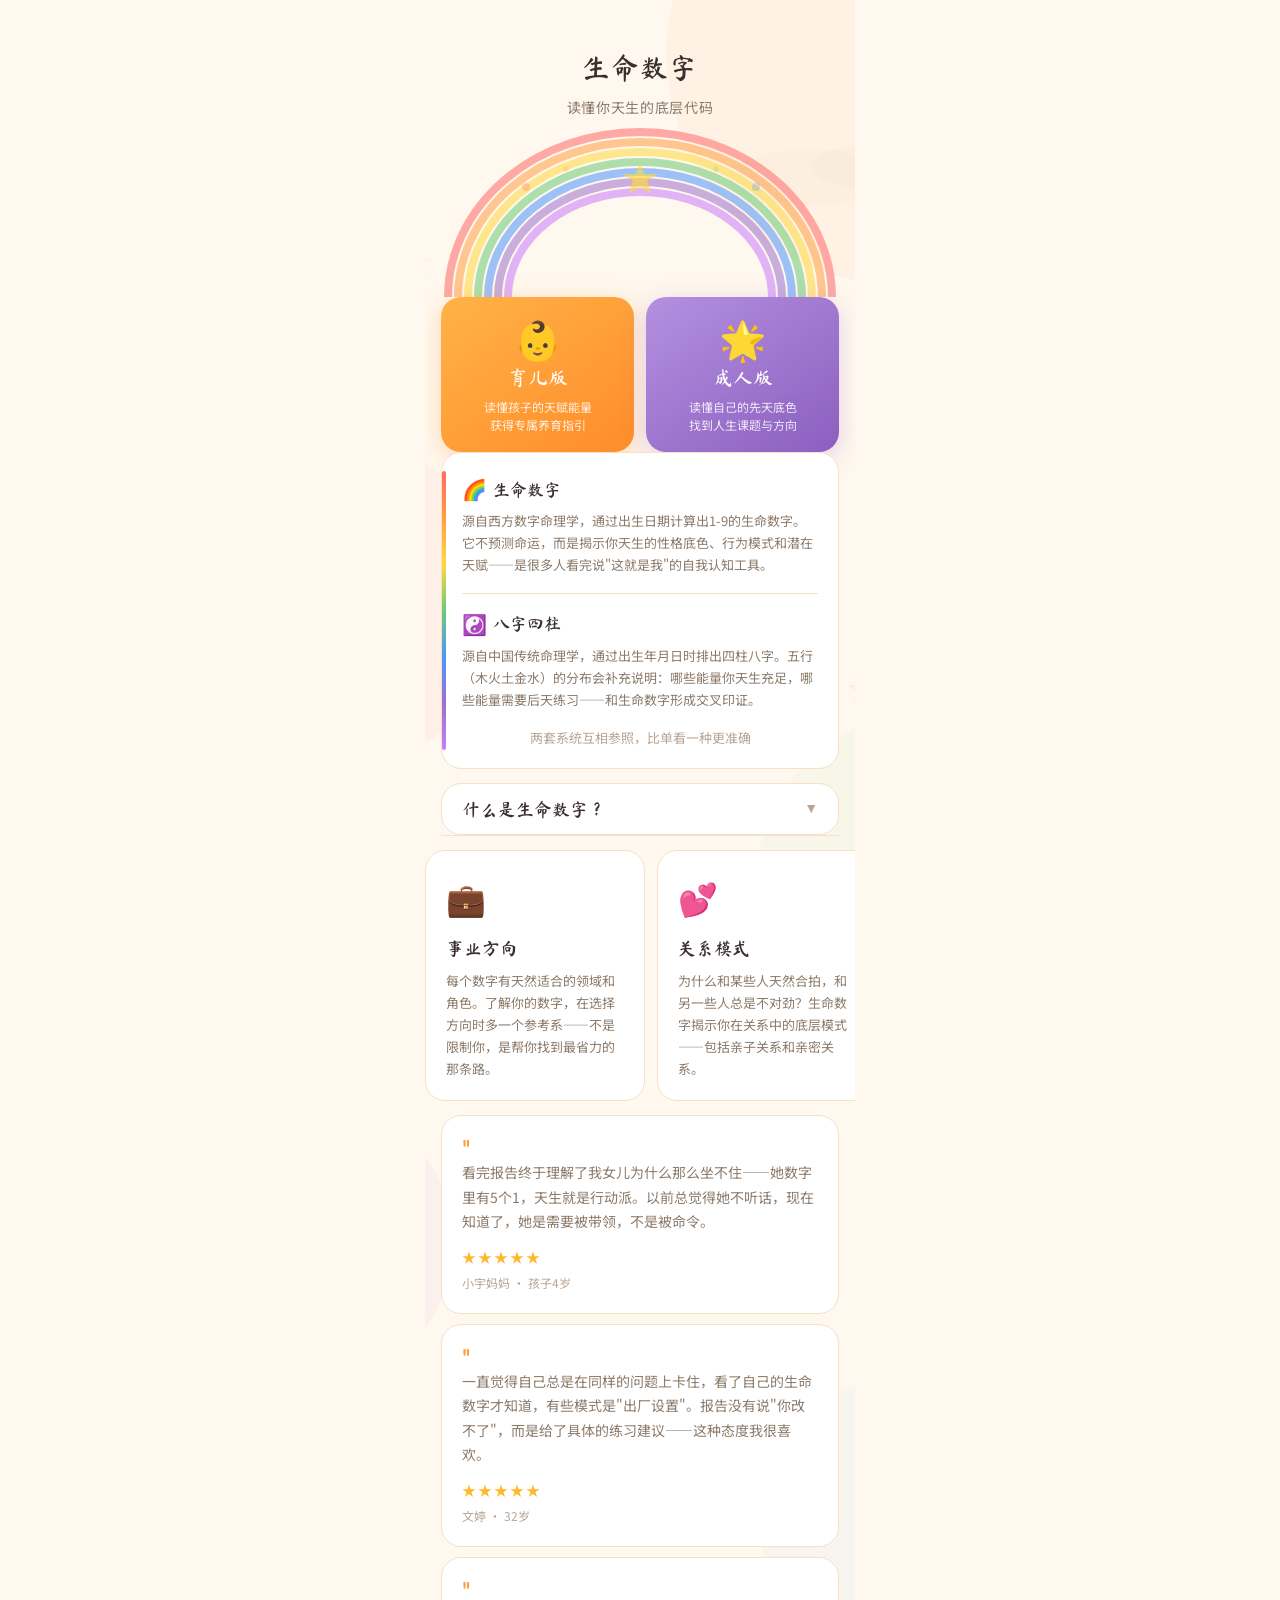
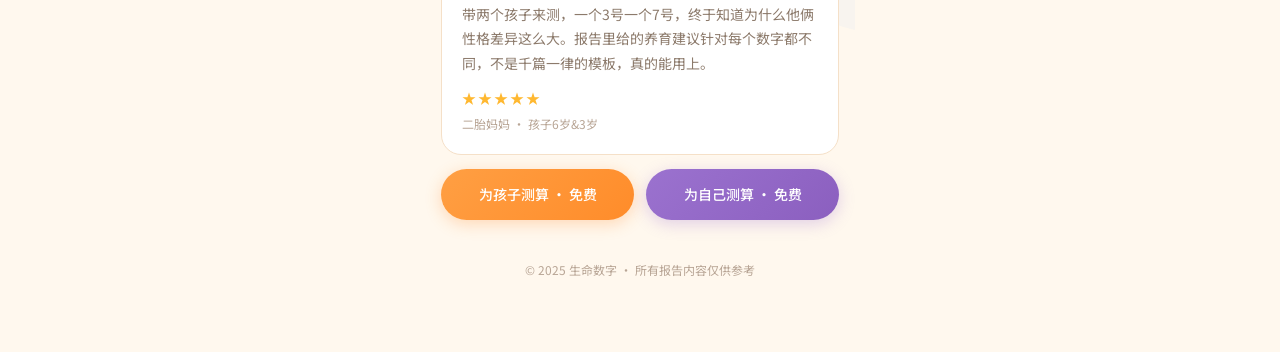
==== commit 42bd1e14: "feat: 成人版+宝宝版双模式，彩虹天赋罗盘+八字联动 - 成人版新增双盘联动共鸣模型 (DUAL_DISK_RESONANCE) - 宝宝版性格文案重写（客厅行为视角 + 天赋代价平衡） - 9年" ====
--- a/index.html
+++ b/index.html
@@ -3,218 +3,533 @@
 <head>
 <meta charset="UTF-8">
 <meta name="viewport" content="width=device-width, initial-scale=1.0, maximum-scale=1.0, user-scalable=no">
-<title>生命数字 · 发现孩子的天赋密码</title>
-<meta name="description" content="输入孩子的生日，通过生命数字了解TA的独特天赋、学习风格和养育方向">
+<title>生命数字 · 读懂你天生的底层代码</title>
+<meta name="description" content="通过生命数字+八字四柱，双系统解读你和孩子的天赋密码与人生课题">
 <link rel="stylesheet" href="src/css/common.css">
 <style>
-  .hero {
+  /* ============================================
+     Index page — 6 blocks + foldable
+     ============================================ */
+
+  /* Shared card style (all cards: radius 20px, border 1.5px #F5E0C8) */
+  .idx-card {
+    background: var(--bg-card);
+    border-radius: var(--radius-card);
+    border: 1.5px solid #F5E0C8;
+    margin: 0 16px 14px;
+    position: relative;
+    z-index: var(--z-content);
+  }
+
+  /* =========================
+     Block 1 — Brand / Hero
+     ========================= */
+  .hero-block {
     text-align: center;
-    padding: 48px 20px 32px;
-    position: relative;
-    z-index: var(--z-content);
-  }
-  .hero .brand-name {
+    padding: 44px 20px 8px;
+    position: relative;
+    z-index: var(--z-content);
+  }
+  .hero-block .brand {
+    display: inline-block;
     font-family: var(--font-display);
-    font-size: 24px;
-    color: var(--text-muted);
-    margin-bottom: 20px;
-  }
-  .hero h1 {
+    font-size: 28px;
+    color: var(--text-primary);
+    letter-spacing: 0.04em;
+    margin-bottom: 6px;
+  }
+  .hero-block .brand-sub {
+    font-size: 14px;
+    color: var(--text-secondary);
+    letter-spacing: 0.05em;
+  }
+
+  /* Rainbow arch */
+  .rainbow-arch {
+    position: relative;
+    height: 170px;
+    margin: 0 16px;
+    overflow: hidden;
+    z-index: var(--z-content);
+  }
+  .rainbow-arch svg {
+    width: 100%; height: 100%;
+  }
+
+  /* =========================
+     Block 2 — Two entry cards
+     ========================= */
+  .entry-cards {
+    display: flex;
+    gap: 12px;
+    margin: 0 16px;
+    position: relative;
+    z-index: var(--z-content);
+  }
+  .entry-card {
+    flex: 1;
+    border-radius: var(--radius-card);
+    padding: 22px 14px 18px;
+    text-align: center;
+    cursor: pointer;
+    transition: transform var(--dur-fast) var(--ease-out),
+                box-shadow var(--dur-fast) var(--ease-out);
+    -webkit-tap-highlight-color: transparent;
+    user-select: none;
+    position: relative;
+    overflow: hidden;
+    color: #fff;
+  }
+  .entry-card:active {
+    transform: scale(0.96);
+  }
+  .entry-baby {
+    background: linear-gradient(145deg, #FFB347 0%, #FF8C2A 100%);
+    box-shadow: 0 6px 24px rgba(255, 143, 50, 0.30);
+  }
+  .entry-adult {
+    background: linear-gradient(145deg, #B490E0 0%, #8B5FBF 100%);
+    box-shadow: 0 6px 24px rgba(155, 114, 207, 0.30);
+  }
+  .entry-card .entry-emoji {
+    font-size: 38px;
+    margin-bottom: 4px;
+    line-height: 1;
+  }
+  .entry-card .entry-label {
     font-family: var(--font-display);
-    font-size: 34px;
-    font-weight: 400;
+    font-size: 20px;
+    margin-bottom: 4px;
+  }
+  .entry-card .entry-hint {
+    font-size: 12px;
+    opacity: 0.85;
+    line-height: 1.5;
+  }
+
+  /* =========================
+     Block 3 — Dual system card
+     ========================= */
+  .dual-card {
+    padding: 20px;
+  }
+  .dual-card::before {
+    content: '';
+    position: absolute;
+    left: 0; top: 18px; bottom: 18px;
+    width: 4px;
+    border-radius: 2px;
+    background: linear-gradient(180deg,
+      #FF6B6B, #FF9F43, #FFD93D, #6BCB77, #4D96FF, #9B72CF, #C77DFF);
+  }
+  .dual-card .dual-block {
+    margin-bottom: 16px;
+  }
+  .dual-card .dual-block:last-child {
+    margin-bottom: 0;
+  }
+  .dual-card .dual-label {
+    display: inline-flex;
+    align-items: center;
+    gap: 6px;
+    font-family: var(--font-display);
+    font-size: 17px;
     color: var(--text-primary);
-    line-height: 1.4;
-    letter-spacing: -0.01em;
-    text-wrap: balance;
-    margin-bottom: 12px;
-  }
-  .hero .sub {
-    font-size: 15px;
+    margin-bottom: 4px;
+  }
+  .dual-card .dual-emoji {
+    font-size: 20px;
+  }
+  .dual-card .dual-desc {
+    font-size: 13px;
     color: var(--text-secondary);
     line-height: 1.7;
-    max-width: 300px;
-    margin: 0 auto;
-  }
-
-  /* Rainbow arch */
-  .rainbow-arch {
-    position: relative;
-    height: 180px;
-    margin: 0 16px;
+  }
+  .dual-card .dual-divider {
+    height: 1px;
+    background: #F5E0C8;
+    margin: 14px 0;
+  }
+  .dual-card .dual-vs {
+    text-align: center;
+    font-size: 13px;
+    color: var(--text-muted);
+    margin: 0;
+  }
+
+  /* =========================
+     Foldable — 什么是生命数字？
+     ========================= */
+  .foldable {
+    margin: 0 16px 14px;
+    position: relative;
+    z-index: var(--z-content);
+  }
+  .foldable-trigger {
+    display: flex;
+    align-items: center;
+    justify-content: space-between;
+    width: 100%;
+    background: var(--bg-card);
+    border: 1.5px solid #F5E0C8;
+    border-radius: var(--radius-card);
+    padding: 16px 20px;
+    cursor: pointer;
+    font-family: var(--font-display);
+    font-size: 18px;
+    color: var(--text-primary);
+    -webkit-tap-highlight-color: transparent;
+    transition: border-radius var(--dur-normal) var(--ease-out);
+  }
+  .foldable-trigger .fold-arrow {
+    font-size: 14px;
+    color: var(--text-muted);
+    transition: transform var(--dur-normal) var(--ease-out);
+  }
+  .foldable.open .foldable-trigger {
+    border-radius: var(--radius-card) var(--radius-card) 0 0;
+  }
+  .foldable.open .foldable-trigger .fold-arrow {
+    transform: rotate(180deg);
+  }
+  .foldable-body {
+    max-height: 0;
     overflow: hidden;
-    z-index: var(--z-content);
-  }
-  .rainbow-arch svg {
-    width: 100%; height: 100%;
-  }
-
-  /* Paint point cards */
-  .paint-cards {
-    padding: 32px 0 8px;
-    position: relative;
-    z-index: var(--z-content);
-  }
-  .paint-card {
+    transition: max-height 0.4s var(--ease-out);
+    background: var(--bg-card);
+    border-left: 1.5px solid #F5E0C8;
+    border-right: 1.5px solid #F5E0C8;
+    border-bottom: 1.5px solid #F5E0C8;
+    border-radius: 0 0 var(--radius-card) var(--radius-card);
+  }
+  .foldable.open .foldable-body {
+    max-height: 500px;
+  }
+  .foldable-content {
+    padding: 4px 20px 20px;
+    font-size: 14px;
+    color: var(--text-secondary);
+    line-height: 1.8;
+  }
+
+  /* =========================
+     Block 4 — Horizontal scroll topic cards
+     ========================= */
+  .topic-scroll-wrapper {
+    margin: 0 0 14px;
+    position: relative;
+    z-index: var(--z-content);
+  }
+  .topic-scroll {
+    display: flex;
+    gap: 12px;
+    overflow-x: auto;
+    scroll-snap-type: x mandatory;
+    -webkit-overflow-scrolling: touch;
+    padding: 0 16px;
+    scrollbar-width: none;
+  }
+  .topic-scroll::-webkit-scrollbar {
+    display: none;
+  }
+  .topic-card {
+    flex: 0 0 220px;
+    scroll-snap-align: start;
+    padding: 20px;
     background: var(--bg-card);
     border-radius: var(--radius-card);
-    padding: 20px;
-    margin: 0 16px 12px;
-    box-shadow: 0 2px 12px rgba(58,46,46,0.05);
-  }
-  .paint-card .emoji { font-size: 32px; margin-bottom: 8px; }
-  .paint-card h3 {
+    border: 1.5px solid #F5E0C8;
+  }
+  .topic-card .topic-emoji {
+    font-size: 32px;
+    margin-bottom: 10px;
+  }
+  .topic-card .topic-title {
     font-family: var(--font-display);
     font-size: 18px;
-    font-weight: 400;
     color: var(--text-primary);
-    margin-bottom: 4px;
-  }
-  .paint-card p {
+    margin-bottom: 6px;
+  }
+  .topic-card .topic-desc {
+    font-size: 13px;
+    color: var(--text-secondary);
+    line-height: 1.7;
+  }
+
+  /* =========================
+     Block 5 — User reviews
+     ========================= */
+  .reviews-block {
+    margin: 0 16px 14px;
+    position: relative;
+    z-index: var(--z-content);
+  }
+  .review-card {
+    background: var(--bg-card);
+    border-radius: var(--radius-card);
+    border: 1.5px solid #F5E0C8;
+    padding: 20px;
+    margin-bottom: 10px;
+  }
+  .review-card .review-quote {
+    font-family: var(--font-display);
+    font-size: 28px;
+    color: var(--c2);
+    line-height: 1;
+    margin-bottom: -4px;
+  }
+  .review-card .review-text {
     font-size: 14px;
     color: var(--text-secondary);
-    line-height: 1.65;
-  }
-
-  /* Social proof */
-  .social-proof {
-    text-align: center;
-    padding: 12px 16px;
-    position: relative;
-    z-index: var(--z-content);
-  }
-  .social-proof .count {
-    font-family: var(--font-display);
-    font-size: 28px;
-    color: var(--c1);
-  }
-  .social-proof .label {
-    font-size: 13px;
-    color: var(--text-muted);
-  }
-
-  /* CTA */
-  .cta-section {
-    padding: 16px 0 40px;
-    position: relative;
-    z-index: var(--z-content);
-    text-align: center;
-  }
-  .cta-section .btn-primary {
-    width: calc(100% - 32px);
-    margin: 0 16px;
-  }
-  .cta-note {
+    line-height: 1.75;
+    margin-bottom: 12px;
+  }
+  .review-card .review-stars {
+    color: #FFB830;
+    font-size: 14px;
+    letter-spacing: 2px;
+    margin-bottom: 4px;
+  }
+  .review-card .review-author {
     font-size: 12px;
     color: var(--text-muted);
-    margin-top: 10px;
-  }
-
+  }
+
+  /* =========================
+     Block 6 — Dual CTA
+     ========================= */
+  .cta-block {
+    display: flex;
+    gap: 12px;
+    margin: 0 16px 32px;
+    position: relative;
+    z-index: var(--z-content);
+  }
+  .cta-btn {
+    flex: 1;
+    display: block;
+    padding: 14px 10px;
+    border-radius: var(--radius-btn);
+    text-align: center;
+    font-size: 14px;
+    font-weight: 500;
+    color: #fff;
+    cursor: pointer;
+    text-decoration: none;
+    transition: transform var(--dur-fast) var(--ease-out),
+                box-shadow var(--dur-fast) var(--ease-out);
+    -webkit-tap-highlight-color: transparent;
+    user-select: none;
+    border: none;
+    font-family: var(--font-body);
+  }
+  .cta-btn:active {
+    transform: scale(0.96);
+  }
+  .cta-baby {
+    background: linear-gradient(135deg, #FF9F43, #FF8C2A);
+    box-shadow: 0 4px 16px rgba(255, 143, 50, 0.30);
+  }
+  .cta-adult {
+    background: linear-gradient(135deg, #9B72CF, #8B5FBF);
+    box-shadow: 0 4px 16px rgba(155, 114, 207, 0.30);
+  }
+
+  /* =========================
+     Footer
+     ========================= */
+  .idx-footer {
+    text-align: center;
+    padding: 8px 20px 32px;
+    font-size: 12px;
+    color: var(--text-muted);
+    position: relative;
+    z-index: var(--z-content);
+  }
+
+  /* SVG decoration layer */
   .decor-svg {
     position: absolute; top: 0; left: 0; width: 100%; height: 100%;
     pointer-events: none; z-index: var(--z-decor);
-  }
-
-  /* Footer */
-  .footer {
-    text-align: center;
-    padding: 20px;
-    font-size: 12px;
-    color: var(--text-muted);
-    position: relative;
-    z-index: var(--z-content);
   }
 </style>
 </head>
 <body>
 <div class="page" id="pageRoot">
 
-  <svg class="decor-svg" viewBox="0 0 430 900" preserveAspectRatio="xMidYMin slice" xmlns="http://www.w3.org/2000/svg">
-    <circle cx="360" cy="40" r="140" fill="#FF9F43" opacity="0.07"/>
-    <circle cx="50" cy="300" r="90" fill="#FF6B6B" opacity="0.05"/>
-    <circle cx="380" cy="550" r="100" fill="#6BCB77" opacity="0.05"/>
-    <circle cx="30" cy="750" r="80" fill="#9B72CF" opacity="0.05"/>
+  <!-- SVG Decoration layer -->
+  <svg class="decor-svg" viewBox="0 0 430 1100" preserveAspectRatio="xMidYMin slice" xmlns="http://www.w3.org/2000/svg">
+    <!-- Large soft bubbles -->
+    <circle cx="360" cy="30" r="130" fill="#FF9F43" opacity="0.06"/>
+    <circle cx="50" cy="340" r="90" fill="#FF6B6B" opacity="0.05"/>
+    <circle cx="380" cy="500" r="100" fill="#6BCB77" opacity="0.05"/>
+    <circle cx="30" cy="700" r="80" fill="#9B72CF" opacity="0.05"/>
+    <circle cx="350" cy="850" r="70" fill="#4D96FF" opacity="0.04"/>
     <!-- Floating elements -->
-    <circle cx="50" cy="50" r="8" fill="#FFD93D" opacity="0.09">
+    <circle cx="50" cy="50" r="7" fill="#FFD93D" opacity="0.09">
       <animate attributeName="cy" values="50;38;50" dur="3s" repeatCount="indefinite"/>
     </circle>
-    <circle cx="370" cy="200" r="6" fill="#FF9F43" opacity="0.08">
-      <animate attributeName="cy" values="200;188;200" dur="2.8s" repeatCount="indefinite"/>
+    <circle cx="370" cy="180" r="6" fill="#FF9F43" opacity="0.08">
+      <animate attributeName="cy" values="180;168;180" dur="2.8s" repeatCount="indefinite"/>
     </circle>
-    <polygon points="80,150 82,156 88,156 83,160 85,166 80,162 75,166 77,160 72,156 78,156" fill="#FFD93D" opacity="0.08"/>
-    <polygon points="360,450 362,456 368,456 363,460 365,466 360,462 355,466 357,460 352,456 358,456" fill="#C77DFF" opacity="0.08"/>
-    <ellipse cx="330" cy="120" rx="50" ry="20" fill="#B8A595" opacity="0.06"/>
-    <ellipse cx="360" cy="112" rx="32" ry="15" fill="#B8A595" opacity="0.06"/>
+    <circle cx="60" cy="400" r="5" fill="#C77DFF" opacity="0.07">
+      <animate attributeName="cy" values="400;388;400" dur="3.2s" repeatCount="indefinite"/>
+    </circle>
+    <circle cx="360" cy="620" r="6" fill="#6BCB77" opacity="0.07">
+      <animate attributeName="cy" values="620;608;620" dur="3.5s" repeatCount="indefinite"/>
+    </circle>
+    <!-- Stars -->
+    <polygon points="90,140 92,146 98,146 93,150 95,156 90,152 85,156 87,150 82,146 88,146" fill="#FFD93D" opacity="0.08"/>
+    <polygon points="340,380 342,386 348,386 343,390 345,396 340,392 335,396 337,390 332,386 338,386" fill="#C77DFF" opacity="0.08"/>
+    <polygon points="80,560 82,566 88,566 83,570 85,576 80,572 75,576 77,570 72,566 78,566" fill="#FF9F43" opacity="0.07"/>
+    <!-- Cloud shapes -->
+    <ellipse cx="310" cy="100" rx="45" ry="16" fill="#B8A595" opacity="0.05"/>
+    <ellipse cx="340" cy="94" rx="28" ry="12" fill="#B8A595" opacity="0.05"/>
+    <ellipse cx="90" cy="500" rx="38" ry="14" fill="#B8A595" opacity="0.05"/>
+    <ellipse cx="115" cy="494" rx="22" ry="10" fill="#B8A595" opacity="0.05"/>
   </svg>
 
-  <div class="hero">
-    <div class="brand-name">生命数字</div>
-    <h1>每个孩子都有<br>属于自己的天赋密码</h1>
-    <p class="sub">用生命数字读懂孩子的独特气质，<br>给TA最适合的养育方式</p>
+  <!-- ==================== Block 1: Brand / Hero ==================== -->
+  <div class="hero-block anim-fade-up">
+    <div class="brand">生命数字</div>
+    <div class="brand-sub">读懂你天生的底层代码</div>
   </div>
 
   <!-- Rainbow arch -->
-  <div class="rainbow-arch">
-    <svg viewBox="0 0 398 180" xmlns="http://www.w3.org/2000/svg">
-      <!-- 7-layer rainbow arc -->
-      <ellipse cx="199" cy="180" rx="195" ry="175" fill="none" stroke="#FF6B6B" stroke-width="8" opacity="0.6"/>
-      <ellipse cx="199" cy="180" rx="185" ry="165" fill="none" stroke="#FF9F43" stroke-width="8" opacity="0.6"/>
-      <ellipse cx="199" cy="180" rx="175" ry="155" fill="none" stroke="#FFD93D" stroke-width="8" opacity="0.6"/>
-      <ellipse cx="199" cy="180" rx="165" ry="145" fill="none" stroke="#6BCB77" stroke-width="8" opacity="0.6"/>
-      <ellipse cx="199" cy="180" rx="155" ry="135" fill="none" stroke="#4D96FF" stroke-width="8" opacity="0.6"/>
-      <ellipse cx="199" cy="180" rx="145" ry="125" fill="none" stroke="#9B72CF" stroke-width="8" opacity="0.6"/>
-      <ellipse cx="199" cy="180" rx="135" ry="115" fill="none" stroke="#C77DFF" stroke-width="8" opacity="0.6"/>
+  <div class="rainbow-arch anim-fade-up stagger-1">
+    <svg viewBox="0 0 398 170" xmlns="http://www.w3.org/2000/svg">
+      <ellipse cx="199" cy="170" rx="192" ry="165" fill="none" stroke="#FF6B6B" stroke-width="8" opacity="0.55"/>
+      <ellipse cx="199" cy="170" rx="182" ry="155" fill="none" stroke="#FF9F43" stroke-width="8" opacity="0.55"/>
+      <ellipse cx="199" cy="170" rx="172" ry="145" fill="none" stroke="#FFD93D" stroke-width="8" opacity="0.55"/>
+      <ellipse cx="199" cy="170" rx="162" ry="135" fill="none" stroke="#6BCB77" stroke-width="8" opacity="0.55"/>
+      <ellipse cx="199" cy="170" rx="152" ry="125" fill="none" stroke="#4D96FF" stroke-width="8" opacity="0.55"/>
+      <ellipse cx="199" cy="170" rx="142" ry="115" fill="none" stroke="#9B72CF" stroke-width="8" opacity="0.55"/>
+      <ellipse cx="199" cy="170" rx="132" ry="105" fill="none" stroke="#C77DFF" stroke-width="8" opacity="0.55"/>
       <!-- Center star -->
-      <polygon points="199,40 203,52 216,52 206,59 210,72 199,65 188,72 192,59 182,52 195,52" fill="#FFD93D" opacity="0.7"/>
-      <!-- Small decorative dots -->
-      <circle cx="80" cy="70" r="4" fill="#FF6B6B" opacity="0.3"/>
-      <circle cx="120" cy="50" r="3" fill="#FF9F43" opacity="0.25"/>
-      <circle cx="280" cy="50" r="3" fill="#6BCB77" opacity="0.25"/>
-      <circle cx="320" cy="70" r="4" fill="#4D96FF" opacity="0.3"/>
+      <polygon points="199,35 203,47 216,47 206,54 210,67 199,60 188,67 192,54 182,47 195,47" fill="#FFD93D" opacity="0.65"/>
+      <!-- Decorative dots -->
+      <circle cx="85" cy="60" r="4" fill="#FF6B6B" opacity="0.28"/>
+      <circle cx="125" cy="42" r="3" fill="#FF9F43" opacity="0.22"/>
+      <circle cx="275" cy="42" r="3" fill="#6BCB77" opacity="0.22"/>
+      <circle cx="315" cy="60" r="4" fill="#4D96FF" opacity="0.28"/>
     </svg>
   </div>
 
-  <!-- What is Rainbow Numerology -->
-  <div class="intro-card anim-fade-up">
-    <div class="intro-title">什么是彩虹数字</div>
-    <p class="intro-text">彩虹数字源于西方数字命理学，通过出生日期计算出生命数字（1-9），每个数字对应独特的颜色与能量属性。它不预测命运，而是帮助你读懂孩子天生的性格底色、学习方式和潜在天赋，是很多家长说"这就是在说我孩子"的工具。</p>
-  </div>
-
-  <!-- Pain points -->
-  <div class="paint-cards">
-    <div class="paint-card anim-fade-up stagger-1">
-      <div class="emoji">🤔</div>
-      <h3>不确定孩子适合什么兴趣班？</h3>
-      <p>每个数字的孩子有专属的兴趣方向，报班不再靠猜，精准匹配TA的能量类型。</p>
-    </div>
-    <div class="paint-card anim-fade-up stagger-2">
-      <div class="emoji">💔</div>
-      <h3>总觉得"为什么你就是不懂TA"？</h3>
-      <p>不是沟通方式不对，是你们的生命数字在说话。了解TA的数字，很多冲突自然就解开了。</p>
-    </div>
-    <div class="paint-card anim-fade-up stagger-3">
-      <div class="emoji">💡</div>
-      <h3>知道TA的天赋，但不知道怎么培养？</h3>
-      <p>不只告诉你"你的孩子是几号"，更给你每个季度具体的养育建议，看了就能用。</p>
-    </div>
-  </div>
-
-  <!-- Social proof -->
-  <div class="social-proof">
-    <div class="count">7,200+</div>
-    <div class="label">位妈妈已经发现了孩子的天赋密码</div>
-  </div>
-
-  <!-- CTA -->
-  <div class="cta-section">
-    <a href="input.html" class="btn-primary">免费查看孩子的天赋报告</a>
-    <p class="cta-note">输入生日即可查看，无需注册</p>
-  </div>
-
-  <div class="footer">
+  <!-- ==================== Block 2: Two entry cards ==================== -->
+  <div class="entry-cards anim-fade-up stagger-2">
+    <div class="entry-card entry-baby" onclick="location.href='input.html?type=baby'">
+      <div class="entry-emoji">👶</div>
+      <div class="entry-label">育儿版</div>
+      <div class="entry-hint">读懂孩子的天赋能量<br>获得专属养育指引</div>
+    </div>
+    <div class="entry-card entry-adult" onclick="location.href='input.html?type=adult'">
+      <div class="entry-emoji">🌟</div>
+      <div class="entry-label">成人版</div>
+      <div class="entry-hint">读懂自己的先天底色<br>找到人生课题与方向</div>
+    </div>
+  </div>
+
+  <!-- ==================== Block 3: Dual system explanation ==================== -->
+  <div class="idx-card dual-card anim-fade-up stagger-3">
+    <div class="dual-block">
+      <div class="dual-label">
+        <span class="dual-emoji">🌈</span> 生命数字
+      </div>
+      <p class="dual-desc">源自西方数字命理学，通过出生日期计算出1-9的生命数字。它不预测命运，而是揭示你天生的性格底色、行为模式和潜在天赋——是很多人看完说"这就是我"的自我认知工具。</p>
+    </div>
+    <div class="dual-divider"></div>
+    <div class="dual-block">
+      <div class="dual-label">
+        <span class="dual-emoji">☯️</span> 八字四柱
+      </div>
+      <p class="dual-desc">源自中国传统命理学，通过出生年月日时排出四柱八字。五行（木火土金水）的分布会补充说明：哪些能量你天生充足，哪些能量需要后天练习——和生命数字形成交叉印证。</p>
+    </div>
+    <p class="dual-vs">两套系统互相参照，比单看一种更准确</p>
+  </div>
+
+  <!-- ==================== Foldable: 什么是生命数字？ ==================== -->
+  <div class="foldable" id="foldableIntro">
+    <button class="foldable-trigger" onclick="toggleFoldable()" aria-expanded="false">
+      <span>什么是生命数字？</span>
+      <span class="fold-arrow">▼</span>
+    </button>
+    <div class="foldable-body">
+      <div class="foldable-content">
+        <p>彩虹数字源于西方数字命理学，通过出生日期计算出生命数字（1-9），每个数字对应独特的颜色与能量属性。</p>
+        <p style="margin-top:8px;">它不预测命运，而是帮助你读懂孩子天生的性格底色、学习方式和潜在天赋，是很多家长说"这就是在说我孩子"的工具。</p>
+        <p style="margin-top:8px;">对于成人，生命数字帮你看见自己反复出现的模式——包括优势，也包括课题——让你理解"我为什么总是这样"，然后有方向地练习和成长。</p>
+      </div>
+    </div>
+  </div>
+
+  <!-- ==================== Block 4: Horizontal scroll topic cards ==================== -->
+  <div class="topic-scroll-wrapper anim-fade-up stagger-4">
+    <div class="topic-scroll">
+      <div class="topic-card">
+        <div class="topic-emoji">💼</div>
+        <div class="topic-title">事业方向</div>
+        <div class="topic-desc">每个数字有天然适合的领域和角色。了解你的数字，在选择方向时多一个参考系——不是限制你，是帮你找到最省力的那条路。</div>
+      </div>
+      <div class="topic-card">
+        <div class="topic-emoji">💕</div>
+        <div class="topic-title">关系模式</div>
+        <div class="topic-desc">为什么和某些人天然合拍，和另一些人总是不对劲？生命数字揭示你在关系中的底层模式——包括亲子关系和亲密关系。</div>
+      </div>
+      <div class="topic-card">
+        <div class="topic-emoji">🔮</div>
+        <div class="topic-title">自我认知</div>
+        <div class="topic-desc">"我为什么总是这样"的答案，很多时候藏在你的生命数字里。看见模式，是改变的第一步——这份报告就是那面镜子。</div>
+      </div>
+    </div>
+  </div>
+
+  <!-- ==================== Block 5: User reviews ==================== -->
+  <div class="reviews-block anim-fade-up stagger-5">
+    <div class="review-card">
+      <div class="review-quote">"</div>
+      <div class="review-text">看完报告终于理解了我女儿为什么那么坐不住——她数字里有5个1，天生就是行动派。以前总觉得她不听话，现在知道了，她是需要被带领，不是被命令。</div>
+      <div class="review-stars">★★★★★</div>
+      <div class="review-author">小宇妈妈 · 孩子4岁</div>
+    </div>
+    <div class="review-card">
+      <div class="review-quote">"</div>
+      <div class="review-text">一直觉得自己总是在同样的问题上卡住，看了自己的生命数字才知道，有些模式是"出厂设置"。报告没有说"你改不了"，而是给了具体的练习建议——这种态度我很喜欢。</div>
+      <div class="review-stars">★★★★★</div>
+      <div class="review-author">文婷 · 32岁</div>
+    </div>
+    <div class="review-card">
+      <div class="review-quote">"</div>
+      <div class="review-text">带两个孩子来测，一个3号一个7号，终于知道为什么他俩性格差异这么大。报告里给的养育建议针对每个数字都不同，不是千篇一律的模板，真的能用上。</div>
+      <div class="review-stars">★★★★★</div>
+      <div class="review-author">二胎妈妈 · 孩子6岁&3岁</div>
+    </div>
+  </div>
+
+  <!-- ==================== Block 6: Dual CTA ==================== -->
+  <div class="cta-block anim-fade-up stagger-6">
+    <a class="cta-btn cta-baby" href="input.html?type=baby">为孩子测算 · 免费</a>
+    <a class="cta-btn cta-adult" href="input.html?type=adult">为自己测算 · 免费</a>
+  </div>
+
+  <div class="idx-footer">
     <p>© 2025 生命数字 · 所有报告内容仅供参考</p>
   </div>
 
 </div>
+
+<script>
+function toggleFoldable() {
+  var el = document.getElementById('foldableIntro');
+  var btn = el.querySelector('.foldable-trigger');
+  var open = el.classList.contains('open');
+  if (open) {
+    el.classList.remove('open');
+    btn.setAttribute('aria-expanded', 'false');
+  } else {
+    el.classList.add('open');
+    btn.setAttribute('aria-expanded', 'true');
+  }
+}
+</script>
 </body>
 </html>
